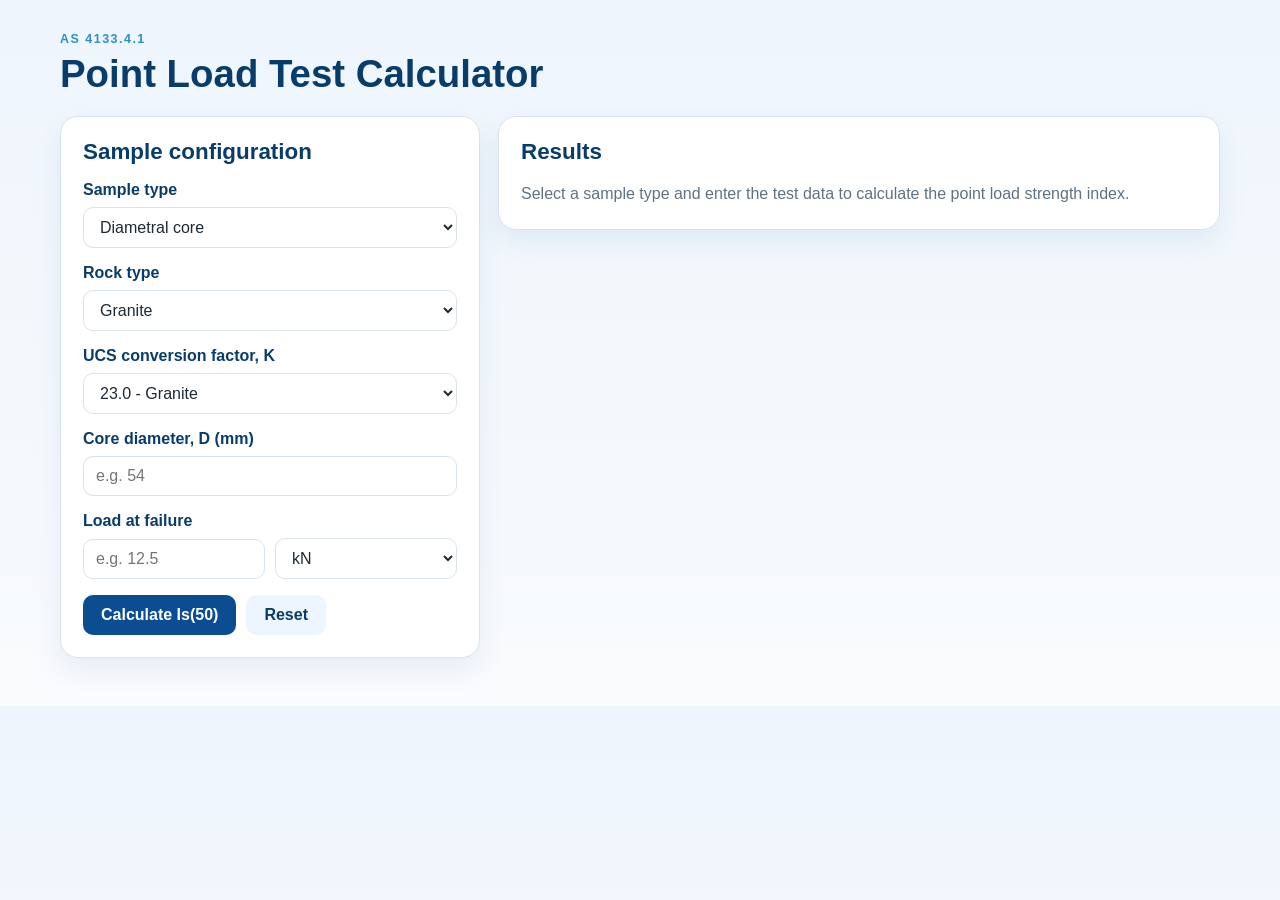
==== index.html @ 63d161a6 "Add point-load calculator and GitHub Pages deployment Co-authored-by: Copilot <223556219+Copilot@use" ====
<!DOCTYPE html>
<html lang="en">
  <head>
    <meta charset="UTF-8" />
    <meta name="viewport" content="width=device-width, initial-scale=1.0" />
    <title>AS 4133.4.1 Point Load Test Calculator</title>
    <link rel="stylesheet" href="style.css" />
  </head>
  <body>
    <div class="page-shell">
      <header class="page-header">
        <div>
          <p class="eyebrow">AS 4133.4.1</p>
          <h1>Point Load Test Calculator</h1>
        </div>
      </header>

      <main class="app-grid">
        <section class="panel input-panel">
          <h2>Sample configuration</h2>

          <div class="field-group">
            <label for="sampleType">Sample type</label>
            <select id="sampleType">
              <option value="diametral">Diametral core</option>
              <option value="axial">Axial core</option>
              <option value="block">Block</option>
              <option value="irregular">Irregular lump</option>
            </select>
          </div>

          <div class="field-group">
            <label for="rockType">Rock type</label>
            <select id="rockType">
              <option value="granite">Granite</option>
              <option value="basalt">Basalt</option>
              <option value="limestone">Limestone</option>
              <option value="sandstone">Sandstone</option>
              <option value="siltstone">Siltstone</option>
              <option value="mudstone">Mudstone / shale</option>
              <option value="schist">Schist / gneiss</option>
              <option value="marble">Marble</option>
            </select>
          </div>

          <div class="field-group">
            <label for="kFactor">UCS conversion factor, K</label>
            <select id="kFactor">
              <option value="23">23.0 - Granite</option>
              <option value="20">20.0 - Basalt</option>
              <option value="14">14.0 - Limestone</option>
              <option value="12">12.0 - Sandstone</option>
              <option value="10">10.0 - Siltstone</option>
              <option value="22.5">22.5 - Mudstone / shale</option>
              <option value="15">15.0 - Schist / gneiss</option>
              <option value="18">18.0 - Marble</option>
            </select>
          </div>

          <div id="dynamicInputs"></div>

          <div class="field-group inline unit-group">
            <label for="loadUnit">Load at failure</label>
            <div class="inline-inputs">
              <input id="peakLoad" type="number" step="0.01" placeholder="e.g. 12.5" />
              <select id="loadUnit">
                <option value="kN">kN</option>
                <option value="N">N</option>
              </select>
            </div>
          </div>

          <div class="button-row">
            <button id="calculateBtn" type="button">Calculate Is(50)</button>
            <button id="resetBtn" type="button" class="secondary">Reset</button>
          </div>
        </section>

        <section class="panel results-panel">
          <h2>Results</h2>
          <div id="results" class="results-empty">
            Select a sample type and enter the test data to calculate the point load strength index.
          </div>
        </section>
      </main>
    </div>

    <script src="script.js"></script>
  </body>
</html>
---- style.css ----
:root {
  --bg: #f3f7fb;
  --panel: #ffffff;
  --panel-alt: #edf5ff;
  --primary: #0a4d91;
  --primary-deep: #083c6a;
  --accent: #2c8fca;
  --text: #1d2a36;
  --muted: #5f7283;
  --border: #d9e3ee;
  --danger: #b42318;
  --success: #0f766e;
  --shadow: 0 12px 28px rgba(10, 77, 145, 0.08);
}

* {
  box-sizing: border-box;
}

body {
  margin: 0;
  font-family: "Segoe UI", Tahoma, sans-serif;
  background: linear-gradient(180deg, #eef5fc 0%, #f9fbfd 100%);
  color: var(--text);
}

.page-shell {
  max-width: 1200px;
  margin: 0 auto;
  padding: 32px 20px 48px;
}

.page-header {
  margin-bottom: 20px;
}

.eyebrow {
  margin: 0 0 6px;
  color: var(--accent);
  font-size: 0.78rem;
  font-weight: 700;
  letter-spacing: 0.12em;
  text-transform: uppercase;
}

h1 {
  margin: 0;
  font-size: clamp(2rem, 3vw, 2.8rem);
  color: var(--primary-deep);
}

h2 {
  margin: 0 0 16px;
  font-size: 1.4rem;
  color: var(--primary-deep);
}

.app-grid {
  display: grid;
  grid-template-columns: minmax(300px, 420px) minmax(0, 1fr);
  gap: 18px;
  align-items: start;
}

.panel {
  background: var(--panel);
  border: 1px solid var(--border);
  border-radius: 18px;
  box-shadow: var(--shadow);
  padding: 22px;
}

.field-group {
  display: flex;
  flex-direction: column;
  gap: 8px;
  margin-bottom: 16px;
}

.inline {
  margin-top: 12px;
}

.inline-inputs {
  display: flex;
  gap: 10px;
  align-items: center;
}

label {
  font-weight: 600;
  color: var(--primary-deep);
}

input,
select,
button {
  font: inherit;
}

input,
select {
  width: 100%;
  border: 1px solid var(--border);
  border-radius: 10px;
  padding: 10px 12px;
  background: #fff;
  color: var(--text);
}

input:focus,
select:focus {
  outline: 2px solid rgba(44, 143, 202, 0.2);
  border-color: var(--accent);
}

button {
  border: none;
  border-radius: 10px;
  padding: 11px 18px;
  font-weight: 700;
  cursor: pointer;
  transition: transform 0.15s ease, opacity 0.15s ease;
}

button:hover {
  transform: translateY(-1px);
}

#calculateBtn {
  background: var(--primary);
  color: #fff;
}

button.secondary {
  background: var(--panel-alt);
  color: var(--primary-deep);
}

.button-row {
  display: flex;
  gap: 10px;
  margin-top: 16px;
}

.results-empty {
  color: var(--muted);
  line-height: 1.6;
}

.result-card {
  display: grid;
  gap: 18px;
}

.summary-grid {
  display: grid;
  grid-template-columns: repeat(auto-fit, minmax(150px, 1fr));
  gap: 12px;
}

.metric {
  background: var(--panel-alt);
  border: 1px solid var(--border);
  border-radius: 12px;
  padding: 12px 14px;
}

.metric .label {
  display: block;
  color: var(--muted);
  font-size: 0.8rem;
  margin-bottom: 6px;
}

.metric strong {
  font-size: 1.16rem;
  color: var(--primary-deep);
}

.formula-box {
  background: #f8fbff;
  border: 1px solid var(--border);
  border-radius: 12px;
  padding: 16px;
  line-height: 1.7;
  color: var(--text);
}

.formula-box h3 {
  margin: 0 0 10px;
  color: var(--primary-deep);
  font-size: 1.05rem;
}

.formula-box .equation {
  font-weight: 700;
  color: var(--primary-deep);
}

.sketch-wrap {
  background: #f7faff;
  border: 1px solid var(--border);
  border-radius: 12px;
  overflow: hidden;
}

.sketch-wrap svg {
  display: block;
  width: 100%;
  height: auto;
  background: linear-gradient(180deg, #f9fcff 0%, #edf5ff 100%);
}

.note {
  margin: 0;
  color: var(--muted);
  font-size: 0.94rem;
  line-height: 1.6;
}

.error {
  padding: 14px 16px;
  background: rgba(180, 35, 24, 0.08);
  border: 1px solid rgba(180, 35, 24, 0.25);
  color: var(--danger);
  border-radius: 12px;
  font-weight: 600;
}

@media (max-width: 820px) {
  .app-grid {
    grid-template-columns: 1fr;
  }

  .page-shell {
    padding-top: 24px;
  }
}
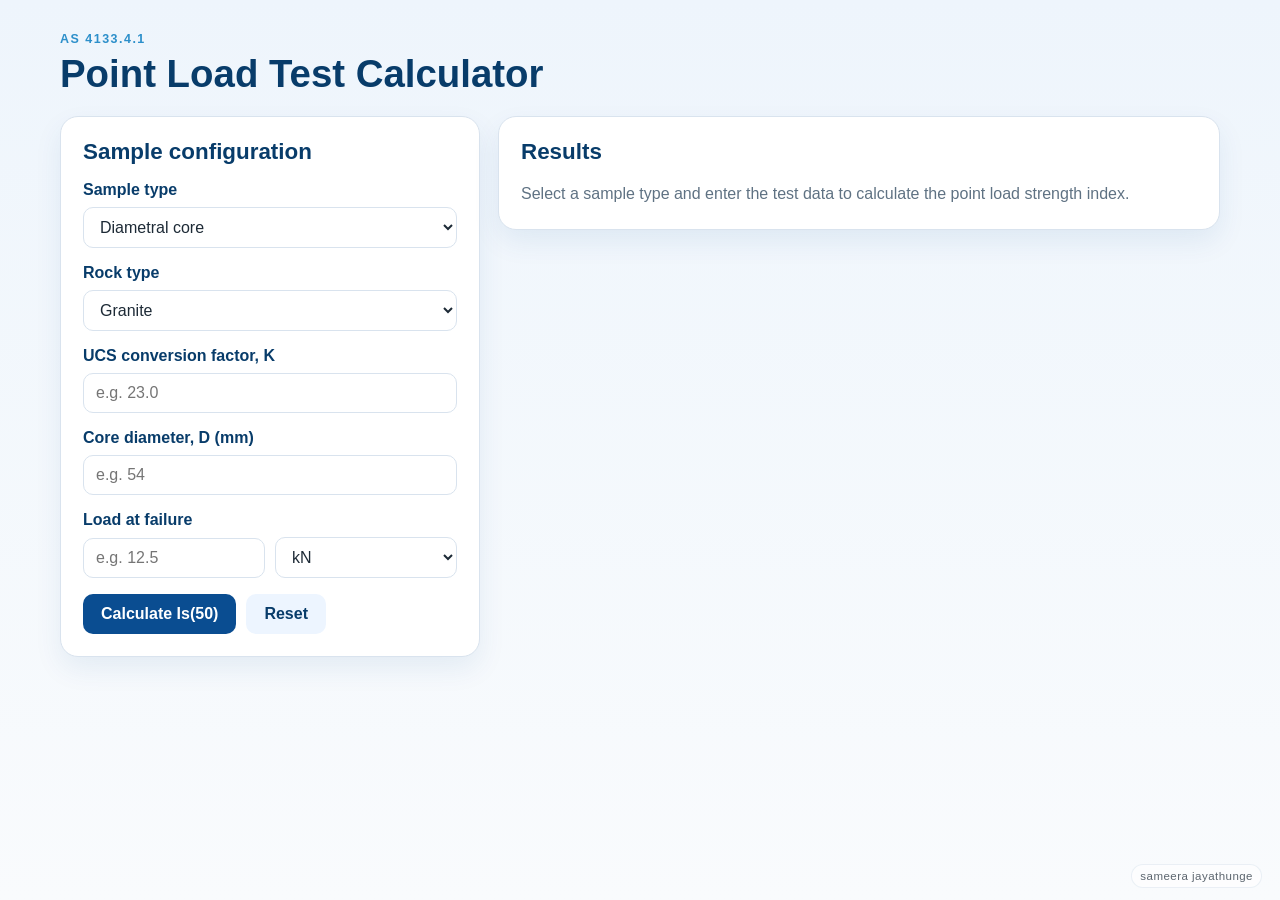
==== commit eae1381a: "Update K input and signature Co-authored-by: Copilot <223556219+Copilot@users.noreply.github.com>" ====
--- a/index.html
+++ b/index.html
@@ -45,16 +45,13 @@
 
           <div class="field-group">
             <label for="kFactor">UCS conversion factor, K</label>
-            <select id="kFactor">
-              <option value="23">23.0 - Granite</option>
-              <option value="20">20.0 - Basalt</option>
-              <option value="14">14.0 - Limestone</option>
-              <option value="12">12.0 - Sandstone</option>
-              <option value="10">10.0 - Siltstone</option>
-              <option value="22.5">22.5 - Mudstone / shale</option>
-              <option value="15">15.0 - Schist / gneiss</option>
-              <option value="18">18.0 - Marble</option>
-            </select>
+            <input
+              id="kFactor"
+              type="number"
+              step="0.1"
+              min="0.1"
+              placeholder="e.g. 23.0"
+            />
           </div>
 
           <div id="dynamicInputs"></div>
@@ -85,6 +82,7 @@
       </main>
     </div>
 
+    <div class="signature">sameera jayathunge</div>
     <script src="script.js"></script>
   </body>
 </html>
--- a/style.css
+++ b/style.css
@@ -22,6 +22,8 @@
   font-family: "Segoe UI", Tahoma, sans-serif;
   background: linear-gradient(180deg, #eef5fc 0%, #f9fbfd 100%);
   color: var(--text);
+  min-height: 100vh;
+  position: relative;
 }
 
 .page-shell {
@@ -228,6 +230,20 @@
   font-weight: 600;
 }
 
+.signature {
+  position: fixed;
+  right: 18px;
+  bottom: 12px;
+  font-size: 0.72rem;
+  letter-spacing: 0.04em;
+  color: rgba(29, 42, 54, 0.72);
+  background: rgba(255, 255, 255, 0.6);
+  padding: 5px 8px;
+  border-radius: 999px;
+  border: 1px solid rgba(13, 77, 145, 0.08);
+  backdrop-filter: blur(2px);
+}
+
 @media (max-width: 820px) {
   .app-grid {
     grid-template-columns: 1fr;
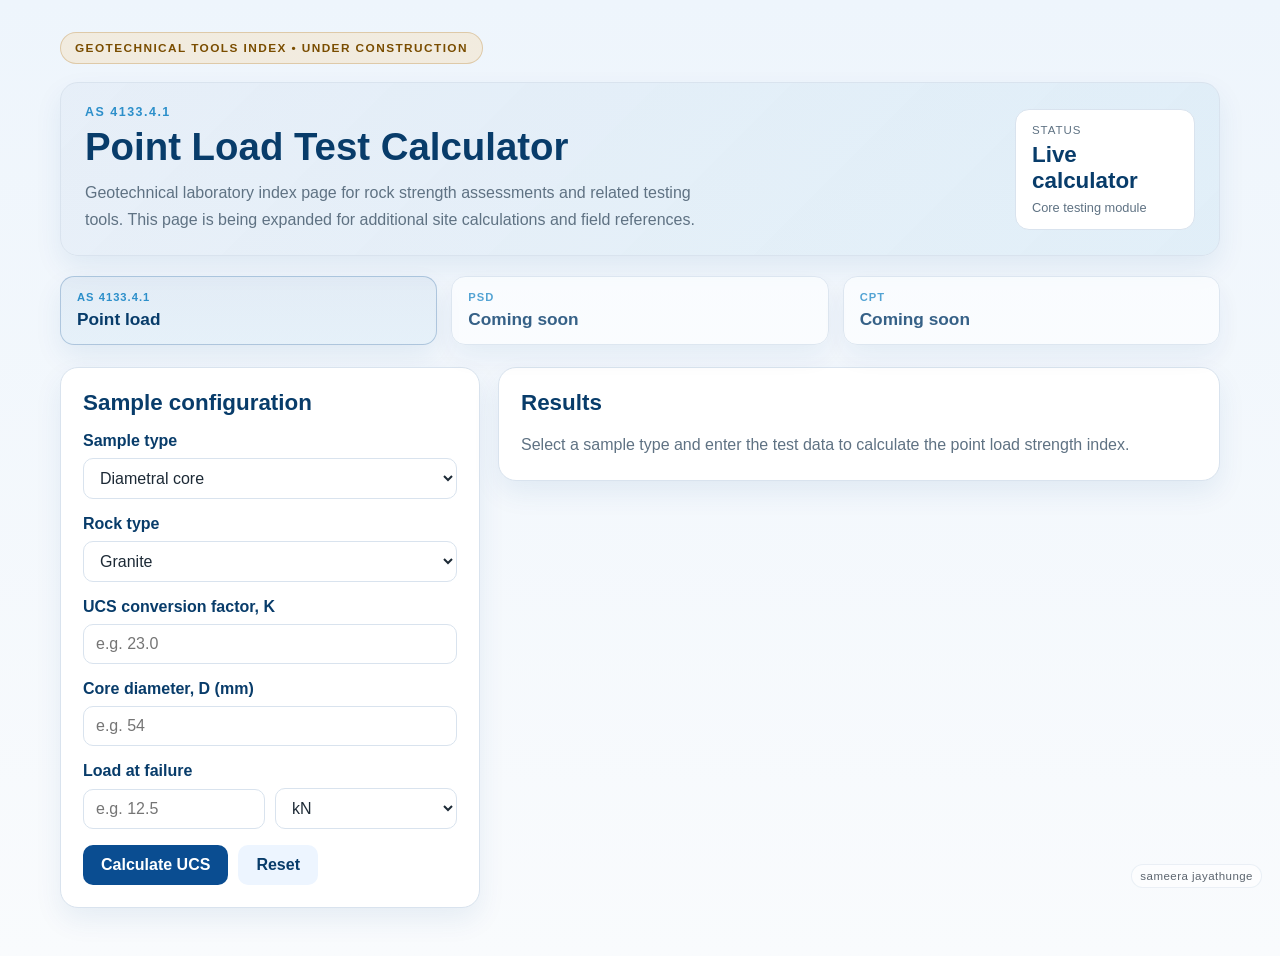
==== commit b3f01496: "Redesign root as geotechnical index Co-authored-by: Copilot <223556219+Copilot@users.noreply.github." ====
--- a/index.html
+++ b/index.html
@@ -8,12 +8,38 @@
   </head>
   <body>
     <div class="page-shell">
-      <header class="page-header">
-        <div>
+      <div class="construction-banner">Geotechnical Tools Index • Under Construction</div>
+
+      <header class="page-header geo-header">
+        <div class="hero-copy">
           <p class="eyebrow">AS 4133.4.1</p>
           <h1>Point Load Test Calculator</h1>
+          <p class="intro-text">
+            Geotechnical laboratory index page for rock strength assessments and related testing tools.
+            This page is being expanded for additional site calculations and field references.
+          </p>
+        </div>
+        <div class="status-card">
+          <span class="status-label">Status</span>
+          <strong>Live calculator</strong>
+          <small>Core testing module</small>
         </div>
       </header>
+
+      <main class="tool-strip">
+        <div class="mini-tool active">
+          <span class="tool-tag">AS 4133.4.1</span>
+          <strong>Point load</strong>
+        </div>
+        <div class="mini-tool">
+          <span class="tool-tag">PSD</span>
+          <strong>Coming soon</strong>
+        </div>
+        <div class="mini-tool">
+          <span class="tool-tag">CPT</span>
+          <strong>Coming soon</strong>
+        </div>
+      </main>
 
       <main class="app-grid">
         <section class="panel input-panel">
@@ -68,7 +94,7 @@
           </div>
 
           <div class="button-row">
-            <button id="calculateBtn" type="button">Calculate Is(50)</button>
+            <button id="calculateBtn" type="button">Calculate UCS</button>
             <button id="resetBtn" type="button" class="secondary">Reset</button>
           </div>
         </section>
--- a/style.css
+++ b/style.css
@@ -32,8 +32,40 @@
   padding: 32px 20px 48px;
 }
 
+.construction-banner {
+  display: inline-flex;
+  align-items: center;
+  justify-content: center;
+  padding: 8px 14px;
+  border-radius: 999px;
+  background: rgba(255, 191, 94, 0.18);
+  border: 1px solid rgba(171, 112, 26, 0.28);
+  color: #7a4d00;
+  font-size: 0.74rem;
+  font-weight: 800;
+  letter-spacing: 0.12em;
+  text-transform: uppercase;
+  margin-bottom: 18px;
+}
+
 .page-header {
   margin-bottom: 20px;
+}
+
+.geo-header {
+  display: grid;
+  grid-template-columns: minmax(0, 1fr) 180px;
+  gap: 18px;
+  align-items: center;
+  background: linear-gradient(135deg, rgba(10, 77, 145, 0.04), rgba(44, 143, 202, 0.08));
+  border: 1px solid var(--border);
+  border-radius: 18px;
+  padding: 22px 24px;
+  box-shadow: var(--shadow);
+}
+
+.hero-copy {
+  max-width: 720px;
 }
 
 .eyebrow {
@@ -49,6 +81,80 @@
   margin: 0;
   font-size: clamp(2rem, 3vw, 2.8rem);
   color: var(--primary-deep);
+}
+
+.intro-text {
+  margin: 10px 0 0;
+  color: var(--muted);
+  line-height: 1.7;
+  max-width: 620px;
+}
+
+.status-card {
+  background: var(--panel);
+  border: 1px solid var(--border);
+  border-radius: 14px;
+  padding: 14px 16px;
+  display: flex;
+  flex-direction: column;
+  gap: 6px;
+  min-height: 100px;
+  justify-content: center;
+}
+
+.status-label {
+  font-size: 0.72rem;
+  letter-spacing: 0.08em;
+  text-transform: uppercase;
+  color: var(--muted);
+}
+
+.status-card strong {
+  font-size: 1.4rem;
+  color: var(--primary-deep);
+}
+
+.status-card small {
+  font-size: 0.8rem;
+  color: var(--muted);
+}
+
+.tool-strip {
+  display: grid;
+  grid-template-columns: repeat(3, minmax(180px, 1fr));
+  gap: 14px;
+  margin: 0 0 22px;
+}
+
+.mini-tool {
+  background: rgba(255, 255, 255, 0.7);
+  border: 1px solid var(--border);
+  border-radius: 14px;
+  padding: 14px 16px;
+  box-shadow: var(--shadow);
+  display: flex;
+  flex-direction: column;
+  gap: 6px;
+  opacity: 0.8;
+}
+
+.mini-tool.active {
+  background: linear-gradient(180deg, rgba(10, 77, 145, 0.06), rgba(44, 143, 202, 0.06));
+  border-color: rgba(10, 77, 145, 0.25);
+  opacity: 1;
+}
+
+.tool-tag {
+  font-size: 0.7rem;
+  font-weight: 800;
+  letter-spacing: 0.09em;
+  color: var(--accent);
+  text-transform: uppercase;
+}
+
+.mini-tool strong {
+  color: var(--primary-deep);
+  font-size: 1.08rem;
 }
 
 h2 {
@@ -245,6 +351,14 @@
 }
 
 @media (max-width: 820px) {
+  .geo-header {
+    grid-template-columns: 1fr;
+  }
+
+  .tool-strip {
+    grid-template-columns: 1fr;
+  }
+
   .app-grid {
     grid-template-columns: 1fr;
   }
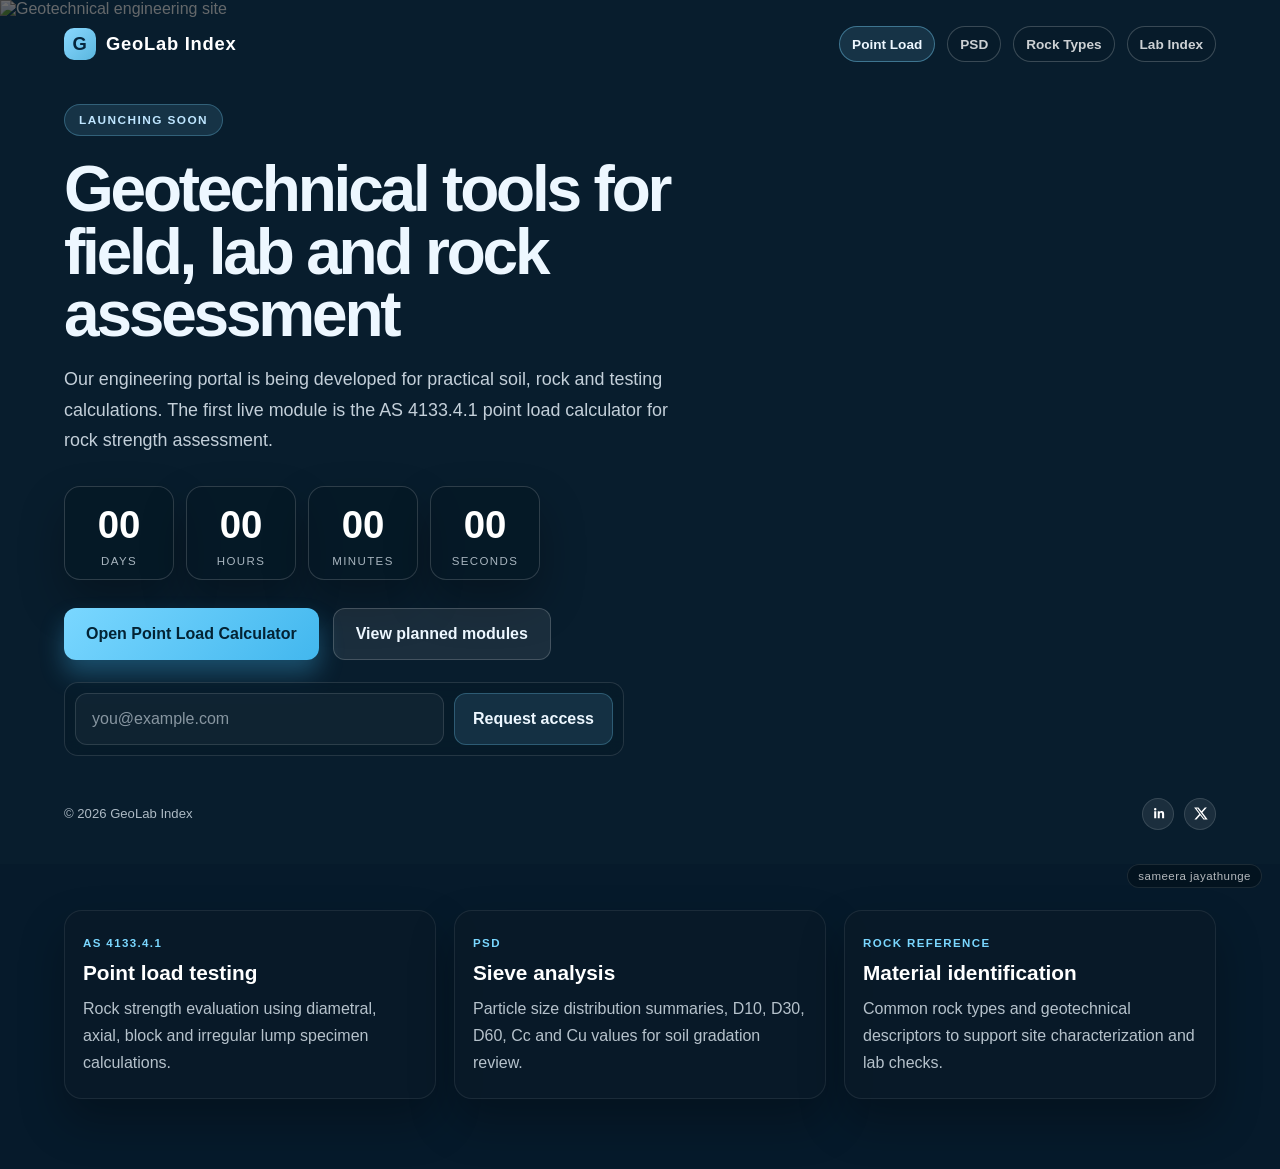
==== commit 6ef9eb0e: "Redesign root geotechnical landing page Co-authored-by: Copilot <223556219+Copilot@users.noreply.git" ====
--- a/index.html
+++ b/index.html
@@ -3,112 +3,132 @@
   <head>
     <meta charset="UTF-8" />
     <meta name="viewport" content="width=device-width, initial-scale=1.0" />
-    <title>AS 4133.4.1 Point Load Test Calculator</title>
+    <title>Geotechnical Engineering Tools</title>
+    <meta
+      name="description"
+      content="Geotechnical engineering tools and calculators for point load tests, soil grading, and rock classification."
+    />
     <link rel="stylesheet" href="style.css" />
   </head>
-  <body>
-    <div class="page-shell">
-      <div class="construction-banner">Geotechnical Tools Index • Under Construction</div>
+  <body class="landing-page">
+    <div class="screen screen-photo">
+      <img
+        class="backdrop"
+        src="https://images.unsplash.com/photo-1504307651254-35680f356dfd?auto=format&fit=crop&w=1800&q=80"
+        alt="Geotechnical engineering site"
+      />
 
-      <header class="page-header geo-header">
-        <div class="hero-copy">
-          <p class="eyebrow">AS 4133.4.1</p>
-          <h1>Point Load Test Calculator</h1>
-          <p class="intro-text">
-            Geotechnical laboratory index page for rock strength assessments and related testing tools.
-            This page is being expanded for additional site calculations and field references.
-          </p>
-        </div>
-        <div class="status-card">
-          <span class="status-label">Status</span>
-          <strong>Live calculator</strong>
-          <small>Core testing module</small>
-        </div>
+      <header class="screen-head">
+        <a class="wordmark" href="/">
+          <span class="wordmark-mark" aria-hidden="true">G</span>
+          GeoLab Index
+        </a>
+
+        <nav class="variant-switch" aria-label="Main navigation">
+          <a class="active" href="/point-load-test-calculator/">Point Load</a>
+          <a href="#features">PSD</a>
+          <a href="#features">Rock Types</a>
+          <a href="#features">Lab Index</a>
+        </nav>
       </header>
 
-      <main class="tool-strip">
-        <div class="mini-tool active">
-          <span class="tool-tag">AS 4133.4.1</span>
-          <strong>Point load</strong>
-        </div>
-        <div class="mini-tool">
-          <span class="tool-tag">PSD</span>
-          <strong>Coming soon</strong>
-        </div>
-        <div class="mini-tool">
-          <span class="tool-tag">CPT</span>
-          <strong>Coming soon</strong>
+      <main class="screen-body">
+        <div class="hero-copy">
+          <span class="badge badge-subtle">Launching soon</span>
+          <h1>Geotechnical tools for field, lab and rock assessment</h1>
+          <p>
+            Our engineering portal is being developed for practical soil, rock and testing calculations.
+            The first live module is the AS 4133.4.1 point load calculator for rock strength assessment.
+          </p>
+
+          <div class="countdown" role="timer" aria-live="off" data-countdown="2026-10-01T09:00:00Z">
+            <div class="count-cell">
+              <span class="count-value" id="cdD">--</span>
+              <span class="count-label">Days</span>
+            </div>
+            <div class="count-cell">
+              <span class="count-value" id="cdH">--</span>
+              <span class="count-label">Hours</span>
+            </div>
+            <div class="count-cell">
+              <span class="count-value" id="cdM">--</span>
+              <span class="count-label">Minutes</span>
+            </div>
+            <div class="count-cell">
+              <span class="count-value" id="cdS">--</span>
+              <span class="count-label">Seconds</span>
+            </div>
+          </div>
+
+          <div class="cta-row">
+            <a class="btn btn-primary" href="/point-load-test-calculator/">Open Point Load Calculator</a>
+            <a class="btn btn-secondary" href="#features">View planned modules</a>
+          </div>
+
+          <form class="notify" action="#" method="get">
+            <label class="visually-hidden" for="notifyEmail">Email address</label>
+            <input id="notifyEmail" type="email" placeholder="you@example.com" />
+            <button type="submit">Request access</button>
+          </form>
         </div>
       </main>
 
-      <main class="app-grid">
-        <section class="panel input-panel">
-          <h2>Sample configuration</h2>
-
-          <div class="field-group">
-            <label for="sampleType">Sample type</label>
-            <select id="sampleType">
-              <option value="diametral">Diametral core</option>
-              <option value="axial">Axial core</option>
-              <option value="block">Block</option>
-              <option value="irregular">Irregular lump</option>
-            </select>
-          </div>
-
-          <div class="field-group">
-            <label for="rockType">Rock type</label>
-            <select id="rockType">
-              <option value="granite">Granite</option>
-              <option value="basalt">Basalt</option>
-              <option value="limestone">Limestone</option>
-              <option value="sandstone">Sandstone</option>
-              <option value="siltstone">Siltstone</option>
-              <option value="mudstone">Mudstone / shale</option>
-              <option value="schist">Schist / gneiss</option>
-              <option value="marble">Marble</option>
-            </select>
-          </div>
-
-          <div class="field-group">
-            <label for="kFactor">UCS conversion factor, K</label>
-            <input
-              id="kFactor"
-              type="number"
-              step="0.1"
-              min="0.1"
-              placeholder="e.g. 23.0"
-            />
-          </div>
-
-          <div id="dynamicInputs"></div>
-
-          <div class="field-group inline unit-group">
-            <label for="loadUnit">Load at failure</label>
-            <div class="inline-inputs">
-              <input id="peakLoad" type="number" step="0.01" placeholder="e.g. 12.5" />
-              <select id="loadUnit">
-                <option value="kN">kN</option>
-                <option value="N">N</option>
-              </select>
-            </div>
-          </div>
-
-          <div class="button-row">
-            <button id="calculateBtn" type="button">Calculate UCS</button>
-            <button id="resetBtn" type="button" class="secondary">Reset</button>
-          </div>
-        </section>
-
-        <section class="panel results-panel">
-          <h2>Results</h2>
-          <div id="results" class="results-empty">
-            Select a sample type and enter the test data to calculate the point load strength index.
-          </div>
-        </section>
-      </main>
+      <footer class="screen-foot">
+        <p>&copy; <span data-year></span> GeoLab Index</p>
+        <span class="social" aria-label="Social links">
+          <a href="#" aria-label="LinkedIn">
+            <svg viewBox="0 0 16 16" aria-hidden="true"><path d="M3.4 5.5h2.2V13H3.4zm1.1-3.3a1.3 1.3 0 1 1 0 2.6 1.3 1.3 0 0 1 0-2.6zM7.2 5.5h2.1v1c.3-.6 1.1-1.2 2.2-1.2 2 0 2.5 1.3 2.5 3.1V13h-2.2V8.9c0-1-.2-1.7-1.2-1.7s-1.3.7-1.3 1.6V13H7.2z"/></svg>
+          </a>
+          <a href="#" aria-label="X">
+            <svg viewBox="0 0 16 16" aria-hidden="true"><path d="M12.6 1.5h2.2l-4.8 5.5 5.7 7.5h-4.5l-3.5-4.6-4 4.6H1.5l5.2-5.9L1.2 1.5h4.6l3.2 4.2zm-.8 11.7h1.2L4.9 2.7H3.6z"/></svg>
+          </a>
+        </span>
+      </footer>
     </div>
 
+    <section class="feature-strip" id="features">
+      <article class="feature-card">
+        <span class="feature-kicker">AS 4133.4.1</span>
+        <h2>Point load testing</h2>
+        <p>Rock strength evaluation using diametral, axial, block and irregular lump specimen calculations.</p>
+      </article>
+      <article class="feature-card">
+        <span class="feature-kicker">PSD</span>
+        <h2>Sieve analysis</h2>
+        <p>Particle size distribution summaries, D10, D30, D60, Cc and Cu values for soil gradation review.</p>
+      </article>
+      <article class="feature-card">
+        <span class="feature-kicker">Rock reference</span>
+        <h2>Material identification</h2>
+        <p>Common rock types and geotechnical descriptors to support site characterization and lab checks.</p>
+      </article>
+    </section>
+
+    <script>
+      const countdown = document.querySelector('[data-countdown]');
+      if (countdown) {
+        const target = new Date(countdown.dataset.countdown).getTime();
+        const updateCountdown = () => {
+          const now = Date.now();
+          const distance = Math.max(target - now, 0);
+          const days = Math.floor(distance / (1000 * 60 * 60 * 24));
+          const hours = Math.floor((distance / (1000 * 60 * 60)) % 24);
+          const minutes = Math.floor((distance / (1000 * 60)) % 60);
+          const seconds = Math.floor((distance / 1000) % 60);
+
+          document.getElementById('cdD').textContent = String(days).padStart(2, '0');
+          document.getElementById('cdH').textContent = String(hours).padStart(2, '0');
+          document.getElementById('cdM').textContent = String(minutes).padStart(2, '0');
+          document.getElementById('cdS').textContent = String(seconds).padStart(2, '0');
+        };
+        updateCountdown();
+        setInterval(updateCountdown, 1000);
+      }
+
+      const yearNode = document.querySelector('[data-year]');
+      if (yearNode) yearNode.textContent = new Date().getFullYear();
+    </script>
+
     <div class="signature">sameera jayathunge</div>
-    <script src="script.js"></script>
   </body>
 </html>
--- a/style.css
+++ b/style.css
@@ -1,339 +1,370 @@
 :root {
-  --bg: #f3f7fb;
-  --panel: #ffffff;
-  --panel-alt: #edf5ff;
-  --primary: #0a4d91;
-  --primary-deep: #083c6a;
-  --accent: #2c8fca;
-  --text: #1d2a36;
-  --muted: #5f7283;
-  --border: #d9e3ee;
-  --danger: #b42318;
-  --success: #0f766e;
-  --shadow: 0 12px 28px rgba(10, 77, 145, 0.08);
+  --bg: #061a2b;
+  --panel: rgba(11, 35, 52, 0.76);
+  --panel-alt: rgba(255, 255, 255, 0.08);
+  --primary: #7ad7ff;
+  --primary-strong: #42b7ee;
+  --secondary: #d4ecff;
+  --accent: #bfe6ff;
+  --text: #edf7ff;
+  --muted: rgba(237, 247, 255, 0.76);
+  --border: rgba(255, 255, 255, 0.18);
+  --shadow: 0 22px 45px rgba(0, 0, 0, 0.28);
 }
 
 * {
   box-sizing: border-box;
+}
+
+html {
+  scroll-behavior: smooth;
 }
 
 body {
   margin: 0;
   font-family: "Segoe UI", Tahoma, sans-serif;
-  background: linear-gradient(180deg, #eef5fc 0%, #f9fbfd 100%);
+  background: var(--bg);
   color: var(--text);
   min-height: 100vh;
+}
+
+img {
+  max-width: 100%;
+  display: block;
+}
+
+button,
+input {
+  font: inherit;
+}
+
+a {
+  color: inherit;
+  text-decoration: none;
+}
+
+.landing-page {
+  min-height: 100vh;
+}
+
+.screen {
   position: relative;
-}
-
-.page-shell {
+  min-height: 780px;
+  overflow: hidden;
+  background: #081d2d;
+}
+
+.backdrop {
+  position: absolute;
+  inset: 0;
+  width: 100%;
+  height: 100%;
+  object-fit: cover;
+  filter: saturate(0.75) brightness(0.42);
+}
+
+.screen-head,
+.screen-body,
+.screen-foot {
+  position: relative;
+  z-index: 1;
   max-width: 1200px;
   margin: 0 auto;
-  padding: 32px 20px 48px;
-}
-
-.construction-banner {
+  padding-left: 24px;
+  padding-right: 24px;
+}
+
+.screen-head {
+  display: flex;
+  align-items: center;
+  justify-content: space-between;
+  padding-top: 26px;
+  padding-bottom: 18px;
+}
+
+.wordmark {
+  display: inline-flex;
+  align-items: center;
+  gap: 10px;
+  font-size: 1.15rem;
+  font-weight: 800;
+  letter-spacing: 0.04em;
+  color: #fff;
+}
+
+.wordmark-mark {
+  display: inline-flex;
+  align-items: center;
+  justify-content: center;
+  width: 32px;
+  height: 32px;
+  border-radius: 10px;
+  background: linear-gradient(135deg, #8ad8ff, #5ab6de);
+  color: #06263d;
+  font-weight: 900;
+}
+
+.variant-switch {
+  display: flex;
+  align-items: center;
+  gap: 12px;
+  flex-wrap: wrap;
+}
+
+.variant-switch a {
+  display: inline-flex;
+  align-items: center;
+  justify-content: center;
+  min-height: 36px;
+  padding: 6px 12px;
+  border-radius: 999px;
+  border: 1px solid rgba(255, 255, 255, 0.2);
+  background: rgba(10, 26, 39, 0.28);
+  color: rgba(255, 255, 255, 0.8);
+  font-size: 0.85rem;
+  font-weight: 600;
+}
+
+.variant-switch a.active {
+  background: rgba(122, 215, 255, 0.12);
+  border-color: rgba(122, 215, 255, 0.4);
+  color: var(--text);
+}
+
+.screen-body {
+  display: flex;
+  align-items: center;
+  min-height: 600px;
+}
+
+.hero-copy {
+  max-width: 760px;
+  width: 100%;
+  padding-top: 24px;
+  padding-bottom: 32px;
+}
+
+.badge {
   display: inline-flex;
   align-items: center;
   justify-content: center;
   padding: 8px 14px;
   border-radius: 999px;
-  background: rgba(255, 191, 94, 0.18);
-  border: 1px solid rgba(171, 112, 26, 0.28);
-  color: #7a4d00;
+  background: rgba(122, 215, 255, 0.12);
+  border: 1px solid rgba(122, 215, 255, 0.28);
+  color: var(--accent);
   font-size: 0.74rem;
   font-weight: 800;
   letter-spacing: 0.12em;
   text-transform: uppercase;
-  margin-bottom: 18px;
-}
-
-.page-header {
-  margin-bottom: 20px;
-}
-
-.geo-header {
-  display: grid;
-  grid-template-columns: minmax(0, 1fr) 180px;
-  gap: 18px;
-  align-items: center;
-  background: linear-gradient(135deg, rgba(10, 77, 145, 0.04), rgba(44, 143, 202, 0.08));
-  border: 1px solid var(--border);
-  border-radius: 18px;
-  padding: 22px 24px;
+}
+
+.hero-copy h1 {
+  margin: 22px 0 18px;
+  font-size: clamp(2.6rem, 5vw, 5rem);
+  line-height: 0.98;
+  letter-spacing: -0.05em;
+  max-width: 700px;
+}
+
+.hero-copy p {
+  margin: 0;
+  max-width: 640px;
+  color: rgba(237, 247, 255, 0.82);
+  font-size: 1.12rem;
+  line-height: 1.7;
+}
+
+.countdown {
+  display: flex;
+  flex-wrap: wrap;
+  gap: 12px;
+  margin: 30px 0 28px;
+}
+
+.count-cell {
+  min-width: 110px;
+  padding: 16px 12px 12px;
+  border-radius: 16px;
+  background: rgba(5, 19, 29, 0.38);
+  border: 1px solid rgba(255, 255, 255, 0.16);
   box-shadow: var(--shadow);
-}
-
-.hero-copy {
-  max-width: 720px;
-}
-
-.eyebrow {
-  margin: 0 0 6px;
-  color: var(--accent);
-  font-size: 0.78rem;
-  font-weight: 700;
+  text-align: center;
+}
+
+.count-value {
+  display: block;
+  font-size: clamp(1.8rem, 3vw, 2.6rem);
+  font-weight: 800;
+  color: #fff;
+}
+
+.count-label {
+  display: block;
+  margin-top: 8px;
+  font-size: 0.72rem;
   letter-spacing: 0.12em;
   text-transform: uppercase;
-}
-
-h1 {
+  color: rgba(237, 247, 255, 0.7);
+}
+
+.cta-row {
+  display: flex;
+  flex-wrap: wrap;
+  gap: 14px;
+  margin-bottom: 22px;
+}
+
+.btn {
+  display: inline-flex;
+  align-items: center;
+  justify-content: center;
+  min-height: 52px;
+  padding: 0 22px;
+  border-radius: 12px;
+  font-weight: 700;
+  transition: transform 0.2s ease, opacity 0.2s ease;
+}
+
+.btn:hover {
+  transform: translateY(-1px);
+}
+
+.btn-primary {
+  background: linear-gradient(135deg, var(--primary), var(--primary-strong));
+  color: #032334;
+  box-shadow: 0 14px 24px rgba(66, 183, 238, 0.32);
+}
+
+.btn-secondary {
+  background: rgba(255, 255, 255, 0.08);
+  border: 1px solid rgba(255, 255, 255, 0.18);
+  color: var(--text);
+}
+
+.notify {
+  display: flex;
+  max-width: 560px;
+  gap: 10px;
+  background: rgba(7, 25, 38, 0.38);
+  border: 1px solid rgba(255, 255, 255, 0.12);
+  border-radius: 14px;
+  padding: 10px;
+  backdrop-filter: blur(8px);
+}
+
+.notify input {
+  flex: 1;
+  min-height: 52px;
+  border: 1px solid rgba(255, 255, 255, 0.12);
+  background: rgba(255, 255, 255, 0.04);
+  color: var(--text);
+  border-radius: 12px;
+  padding: 0 16px;
+}
+
+.notify input::placeholder {
+  color: rgba(237, 247, 255, 0.54);
+}
+
+.notify button {
+  min-height: 52px;
+  border-radius: 12px;
+  background: rgba(122, 215, 255, 0.12);
+  border: 1px solid rgba(122, 215, 255, 0.26);
+  color: var(--text);
+  padding: 0 18px;
+  font-weight: 700;
+}
+
+.visually-hidden {
+  position: absolute;
+  width: 1px;
+  height: 1px;
+  padding: 0;
+  margin: -1px;
+  overflow: hidden;
+  clip: rect(0, 0, 0, 0);
+  white-space: nowrap;
+  border: 0;
+}
+
+.screen-foot {
+  display: flex;
+  align-items: center;
+  justify-content: space-between;
+  gap: 12px;
+  padding-top: 10px;
+  padding-bottom: 34px;
+  color: rgba(237, 247, 255, 0.72);
+  font-size: 0.82rem;
+}
+
+.screen-foot p {
   margin: 0;
-  font-size: clamp(2rem, 3vw, 2.8rem);
-  color: var(--primary-deep);
-}
-
-.intro-text {
-  margin: 10px 0 0;
-  color: var(--muted);
+}
+
+.social {
+  display: inline-flex;
+  align-items: center;
+  gap: 10px;
+}
+
+.social a {
+  display: inline-flex;
+  align-items: center;
+  justify-content: center;
+  width: 32px;
+  height: 32px;
+  border-radius: 50%;
+  background: rgba(255, 255, 255, 0.08);
+  border: 1px solid rgba(255, 255, 255, 0.12);
+}
+
+.social svg {
+  width: 15px;
+  height: 15px;
+  fill: currentColor;
+  color: #fff;
+}
+
+.feature-strip {
+  max-width: 1200px;
+  margin: 0 auto;
+  padding: 46px 24px 70px;
+  display: grid;
+  grid-template-columns: repeat(3, minmax(200px, 1fr));
+  gap: 18px;
+}
+
+.feature-card {
+  background: rgba(10, 26, 39, 0.72);
+  border: 1px solid rgba(255, 255, 255, 0.08);
+  border-radius: 18px;
+  padding: 22px 18px;
+  box-shadow: var(--shadow);
+}
+
+.feature-kicker {
+  display: inline-block;
+  color: var(--primary);
+  font-size: 0.72rem;
+  font-weight: 800;
+  letter-spacing: 0.12em;
+  text-transform: uppercase;
+  margin-bottom: 12px;
+}
+
+.feature-card h2 {
+  margin: 0 0 10px;
+  font-size: 1.3rem;
+  color: #fff;
+}
+
+.feature-card p {
+  margin: 0;
+  color: rgba(237, 247, 255, 0.76);
   line-height: 1.7;
-  max-width: 620px;
-}
-
-.status-card {
-  background: var(--panel);
-  border: 1px solid var(--border);
-  border-radius: 14px;
-  padding: 14px 16px;
-  display: flex;
-  flex-direction: column;
-  gap: 6px;
-  min-height: 100px;
-  justify-content: center;
-}
-
-.status-label {
-  font-size: 0.72rem;
-  letter-spacing: 0.08em;
-  text-transform: uppercase;
-  color: var(--muted);
-}
-
-.status-card strong {
-  font-size: 1.4rem;
-  color: var(--primary-deep);
-}
-
-.status-card small {
-  font-size: 0.8rem;
-  color: var(--muted);
-}
-
-.tool-strip {
-  display: grid;
-  grid-template-columns: repeat(3, minmax(180px, 1fr));
-  gap: 14px;
-  margin: 0 0 22px;
-}
-
-.mini-tool {
-  background: rgba(255, 255, 255, 0.7);
-  border: 1px solid var(--border);
-  border-radius: 14px;
-  padding: 14px 16px;
-  box-shadow: var(--shadow);
-  display: flex;
-  flex-direction: column;
-  gap: 6px;
-  opacity: 0.8;
-}
-
-.mini-tool.active {
-  background: linear-gradient(180deg, rgba(10, 77, 145, 0.06), rgba(44, 143, 202, 0.06));
-  border-color: rgba(10, 77, 145, 0.25);
-  opacity: 1;
-}
-
-.tool-tag {
-  font-size: 0.7rem;
-  font-weight: 800;
-  letter-spacing: 0.09em;
-  color: var(--accent);
-  text-transform: uppercase;
-}
-
-.mini-tool strong {
-  color: var(--primary-deep);
-  font-size: 1.08rem;
-}
-
-h2 {
-  margin: 0 0 16px;
-  font-size: 1.4rem;
-  color: var(--primary-deep);
-}
-
-.app-grid {
-  display: grid;
-  grid-template-columns: minmax(300px, 420px) minmax(0, 1fr);
-  gap: 18px;
-  align-items: start;
-}
-
-.panel {
-  background: var(--panel);
-  border: 1px solid var(--border);
-  border-radius: 18px;
-  box-shadow: var(--shadow);
-  padding: 22px;
-}
-
-.field-group {
-  display: flex;
-  flex-direction: column;
-  gap: 8px;
-  margin-bottom: 16px;
-}
-
-.inline {
-  margin-top: 12px;
-}
-
-.inline-inputs {
-  display: flex;
-  gap: 10px;
-  align-items: center;
-}
-
-label {
-  font-weight: 600;
-  color: var(--primary-deep);
-}
-
-input,
-select,
-button {
-  font: inherit;
-}
-
-input,
-select {
-  width: 100%;
-  border: 1px solid var(--border);
-  border-radius: 10px;
-  padding: 10px 12px;
-  background: #fff;
-  color: var(--text);
-}
-
-input:focus,
-select:focus {
-  outline: 2px solid rgba(44, 143, 202, 0.2);
-  border-color: var(--accent);
-}
-
-button {
-  border: none;
-  border-radius: 10px;
-  padding: 11px 18px;
-  font-weight: 700;
-  cursor: pointer;
-  transition: transform 0.15s ease, opacity 0.15s ease;
-}
-
-button:hover {
-  transform: translateY(-1px);
-}
-
-#calculateBtn {
-  background: var(--primary);
-  color: #fff;
-}
-
-button.secondary {
-  background: var(--panel-alt);
-  color: var(--primary-deep);
-}
-
-.button-row {
-  display: flex;
-  gap: 10px;
-  margin-top: 16px;
-}
-
-.results-empty {
-  color: var(--muted);
-  line-height: 1.6;
-}
-
-.result-card {
-  display: grid;
-  gap: 18px;
-}
-
-.summary-grid {
-  display: grid;
-  grid-template-columns: repeat(auto-fit, minmax(150px, 1fr));
-  gap: 12px;
-}
-
-.metric {
-  background: var(--panel-alt);
-  border: 1px solid var(--border);
-  border-radius: 12px;
-  padding: 12px 14px;
-}
-
-.metric .label {
-  display: block;
-  color: var(--muted);
-  font-size: 0.8rem;
-  margin-bottom: 6px;
-}
-
-.metric strong {
-  font-size: 1.16rem;
-  color: var(--primary-deep);
-}
-
-.formula-box {
-  background: #f8fbff;
-  border: 1px solid var(--border);
-  border-radius: 12px;
-  padding: 16px;
-  line-height: 1.7;
-  color: var(--text);
-}
-
-.formula-box h3 {
-  margin: 0 0 10px;
-  color: var(--primary-deep);
-  font-size: 1.05rem;
-}
-
-.formula-box .equation {
-  font-weight: 700;
-  color: var(--primary-deep);
-}
-
-.sketch-wrap {
-  background: #f7faff;
-  border: 1px solid var(--border);
-  border-radius: 12px;
-  overflow: hidden;
-}
-
-.sketch-wrap svg {
-  display: block;
-  width: 100%;
-  height: auto;
-  background: linear-gradient(180deg, #f9fcff 0%, #edf5ff 100%);
-}
-
-.note {
-  margin: 0;
-  color: var(--muted);
-  font-size: 0.94rem;
-  line-height: 1.6;
-}
-
-.error {
-  padding: 14px 16px;
-  background: rgba(180, 35, 24, 0.08);
-  border: 1px solid rgba(180, 35, 24, 0.25);
-  color: var(--danger);
-  border-radius: 12px;
-  font-weight: 600;
 }
 
 .signature {
@@ -342,28 +373,51 @@
   bottom: 12px;
   font-size: 0.72rem;
   letter-spacing: 0.04em;
-  color: rgba(29, 42, 54, 0.72);
-  background: rgba(255, 255, 255, 0.6);
-  padding: 5px 8px;
+  color: rgba(255, 255, 255, 0.7);
+  background: rgba(2, 10, 17, 0.4);
+  padding: 5px 10px;
   border-radius: 999px;
-  border: 1px solid rgba(13, 77, 145, 0.08);
-  backdrop-filter: blur(2px);
+  border: 1px solid rgba(255, 255, 255, 0.1);
+  backdrop-filter: blur(4px);
 }
 
 @media (max-width: 820px) {
-  .geo-header {
+  .screen-head,
+  .screen-body,
+  .screen-foot,
+  .feature-strip {
+    padding-left: 18px;
+    padding-right: 18px;
+  }
+
+  .screen-head {
+    flex-direction: column;
+    align-items: flex-start;
+    gap: 12px;
+  }
+
+  .variant-switch {
+    width: 100%;
+  }
+
+  .countdown {
+    gap: 10px;
+  }
+
+  .count-cell {
+    min-width: 82px;
+  }
+
+  .notify {
+    flex-direction: column;
+  }
+
+  .screen-foot {
+    flex-direction: column;
+    align-items: flex-start;
+  }
+
+  .feature-strip {
     grid-template-columns: 1fr;
   }
-
-  .tool-strip {
-    grid-template-columns: 1fr;
-  }
-
-  .app-grid {
-    grid-template-columns: 1fr;
-  }
-
-  .page-shell {
-    padding-top: 24px;
-  }
-}
+}
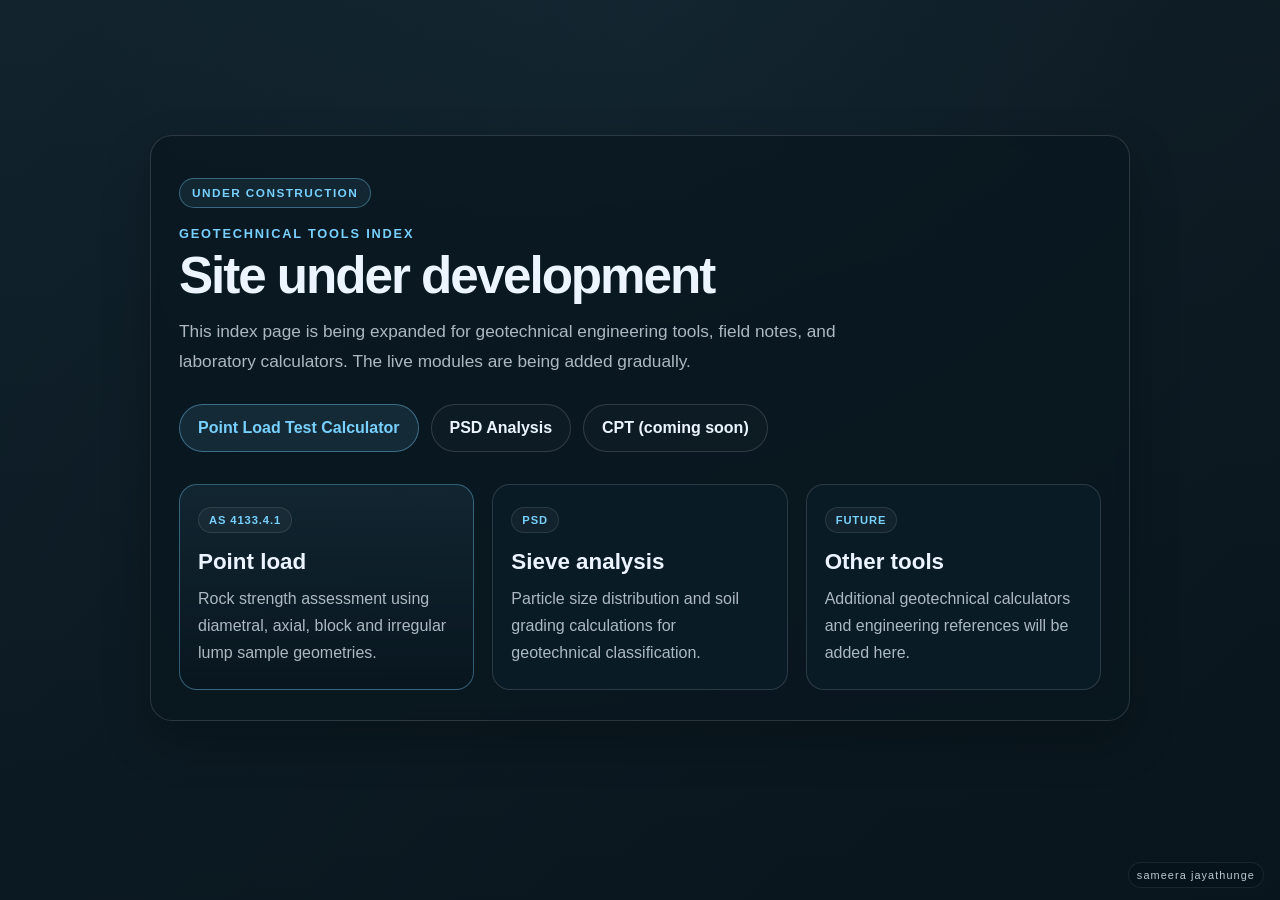
==== commit 7bfdd323: "Simplify root landing page to under construction index Co-authored-by: Copilot <223556219+Copilot@us" ====
--- a/index.html
+++ b/index.html
@@ -3,131 +3,52 @@
   <head>
     <meta charset="UTF-8" />
     <meta name="viewport" content="width=device-width, initial-scale=1.0" />
-    <title>Geotechnical Engineering Tools</title>
+    <title>Geotechnical Tools Index • Under Construction</title>
     <meta
       name="description"
-      content="Geotechnical engineering tools and calculators for point load tests, soil grading, and rock classification."
+      content="Geotechnical Tools Index under construction with live calculators for soil and rock testing."
     />
     <link rel="stylesheet" href="style.css" />
   </head>
-  <body class="landing-page">
-    <div class="screen screen-photo">
-      <img
-        class="backdrop"
-        src="https://images.unsplash.com/photo-1504307651254-35680f356dfd?auto=format&fit=crop&w=1800&q=80"
-        alt="Geotechnical engineering site"
-      />
+  <body class="construction-page">
+    <div class="construction-shell">
+      <div class="construction-badge">Under construction</div>
 
-      <header class="screen-head">
-        <a class="wordmark" href="/">
-          <span class="wordmark-mark" aria-hidden="true">G</span>
-          GeoLab Index
-        </a>
-
-        <nav class="variant-switch" aria-label="Main navigation">
-          <a class="active" href="/point-load-test-calculator/">Point Load</a>
-          <a href="#features">PSD</a>
-          <a href="#features">Rock Types</a>
-          <a href="#features">Lab Index</a>
-        </nav>
+      <header class="hero">
+        <p class="eyebrow">Geotechnical Tools Index</p>
+        <h1>Site under development</h1>
+        <p class="intro">
+          This index page is being expanded for geotechnical engineering tools, field notes,
+          and laboratory calculators. The live modules are being added gradually.
+        </p>
       </header>
 
-      <main class="screen-body">
-        <div class="hero-copy">
-          <span class="badge badge-subtle">Launching soon</span>
-          <h1>Geotechnical tools for field, lab and rock assessment</h1>
-          <p>
-            Our engineering portal is being developed for practical soil, rock and testing calculations.
-            The first live module is the AS 4133.4.1 point load calculator for rock strength assessment.
-          </p>
+      <nav class="tool-nav" aria-label="Geotechnical tools">
+        <a class="tool-link active" href="/point-load-test-calculator/">Point Load Test Calculator</a>
+        <a class="tool-link" href="/PSD/">PSD Analysis</a>
+        <a class="tool-link" href="#">CPT (coming soon)</a>
+      </nav>
 
-          <div class="countdown" role="timer" aria-live="off" data-countdown="2026-10-01T09:00:00Z">
-            <div class="count-cell">
-              <span class="count-value" id="cdD">--</span>
-              <span class="count-label">Days</span>
-            </div>
-            <div class="count-cell">
-              <span class="count-value" id="cdH">--</span>
-              <span class="count-label">Hours</span>
-            </div>
-            <div class="count-cell">
-              <span class="count-value" id="cdM">--</span>
-              <span class="count-label">Minutes</span>
-            </div>
-            <div class="count-cell">
-              <span class="count-value" id="cdS">--</span>
-              <span class="count-label">Seconds</span>
-            </div>
-          </div>
+      <section class="module-grid" aria-label="Available modules">
+        <article class="module-card active">
+          <span class="tag">AS 4133.4.1</span>
+          <h2>Point load</h2>
+          <p>Rock strength assessment using diametral, axial, block and irregular lump sample geometries.</p>
+        </article>
 
-          <div class="cta-row">
-            <a class="btn btn-primary" href="/point-load-test-calculator/">Open Point Load Calculator</a>
-            <a class="btn btn-secondary" href="#features">View planned modules</a>
-          </div>
+        <article class="module-card">
+          <span class="tag">PSD</span>
+          <h2>Sieve analysis</h2>
+          <p>Particle size distribution and soil grading calculations for geotechnical classification.</p>
+        </article>
 
-          <form class="notify" action="#" method="get">
-            <label class="visually-hidden" for="notifyEmail">Email address</label>
-            <input id="notifyEmail" type="email" placeholder="you@example.com" />
-            <button type="submit">Request access</button>
-          </form>
-        </div>
-      </main>
-
-      <footer class="screen-foot">
-        <p>&copy; <span data-year></span> GeoLab Index</p>
-        <span class="social" aria-label="Social links">
-          <a href="#" aria-label="LinkedIn">
-            <svg viewBox="0 0 16 16" aria-hidden="true"><path d="M3.4 5.5h2.2V13H3.4zm1.1-3.3a1.3 1.3 0 1 1 0 2.6 1.3 1.3 0 0 1 0-2.6zM7.2 5.5h2.1v1c.3-.6 1.1-1.2 2.2-1.2 2 0 2.5 1.3 2.5 3.1V13h-2.2V8.9c0-1-.2-1.7-1.2-1.7s-1.3.7-1.3 1.6V13H7.2z"/></svg>
-          </a>
-          <a href="#" aria-label="X">
-            <svg viewBox="0 0 16 16" aria-hidden="true"><path d="M12.6 1.5h2.2l-4.8 5.5 5.7 7.5h-4.5l-3.5-4.6-4 4.6H1.5l5.2-5.9L1.2 1.5h4.6l3.2 4.2zm-.8 11.7h1.2L4.9 2.7H3.6z"/></svg>
-          </a>
-        </span>
-      </footer>
+        <article class="module-card">
+          <span class="tag">Future</span>
+          <h2>Other tools</h2>
+          <p>Additional geotechnical calculators and engineering references will be added here.</p>
+        </article>
+      </section>
     </div>
-
-    <section class="feature-strip" id="features">
-      <article class="feature-card">
-        <span class="feature-kicker">AS 4133.4.1</span>
-        <h2>Point load testing</h2>
-        <p>Rock strength evaluation using diametral, axial, block and irregular lump specimen calculations.</p>
-      </article>
-      <article class="feature-card">
-        <span class="feature-kicker">PSD</span>
-        <h2>Sieve analysis</h2>
-        <p>Particle size distribution summaries, D10, D30, D60, Cc and Cu values for soil gradation review.</p>
-      </article>
-      <article class="feature-card">
-        <span class="feature-kicker">Rock reference</span>
-        <h2>Material identification</h2>
-        <p>Common rock types and geotechnical descriptors to support site characterization and lab checks.</p>
-      </article>
-    </section>
-
-    <script>
-      const countdown = document.querySelector('[data-countdown]');
-      if (countdown) {
-        const target = new Date(countdown.dataset.countdown).getTime();
-        const updateCountdown = () => {
-          const now = Date.now();
-          const distance = Math.max(target - now, 0);
-          const days = Math.floor(distance / (1000 * 60 * 60 * 24));
-          const hours = Math.floor((distance / (1000 * 60 * 60)) % 24);
-          const minutes = Math.floor((distance / (1000 * 60)) % 60);
-          const seconds = Math.floor((distance / 1000) % 60);
-
-          document.getElementById('cdD').textContent = String(days).padStart(2, '0');
-          document.getElementById('cdH').textContent = String(hours).padStart(2, '0');
-          document.getElementById('cdM').textContent = String(minutes).padStart(2, '0');
-          document.getElementById('cdS').textContent = String(seconds).padStart(2, '0');
-        };
-        updateCountdown();
-        setInterval(updateCountdown, 1000);
-      }
-
-      const yearNode = document.querySelector('[data-year]');
-      if (yearNode) yearNode.textContent = new Date().getFullYear();
-    </script>
 
     <div class="signature">sameera jayathunge</div>
   </body>
--- a/style.css
+++ b/style.css
@@ -1,15 +1,13 @@
 :root {
-  --bg: #061a2b;
-  --panel: rgba(11, 35, 52, 0.76);
-  --panel-alt: rgba(255, 255, 255, 0.08);
-  --primary: #7ad7ff;
-  --primary-strong: #42b7ee;
-  --secondary: #d4ecff;
-  --accent: #bfe6ff;
-  --text: #edf7ff;
-  --muted: rgba(237, 247, 255, 0.76);
-  --border: rgba(255, 255, 255, 0.18);
-  --shadow: 0 22px 45px rgba(0, 0, 0, 0.28);
+  --bg: #071a23;
+  --panel: rgba(11, 29, 39, 0.88);
+  --panel-strong: rgba(15, 38, 49, 0.96);
+  --primary: #78d0ff;
+  --primary-strong: #41b2e3;
+  --text: #ecf5ff;
+  --muted: rgba(236, 245, 255, 0.72);
+  --border: rgba(255, 255, 255, 0.14);
+  --shadow: 0 20px 48px rgba(0, 0, 0, 0.24);
 }
 
 * {
@@ -23,19 +21,9 @@
 body {
   margin: 0;
   font-family: "Segoe UI", Tahoma, sans-serif;
-  background: var(--bg);
+  background: linear-gradient(180deg, #061721 0%, #0b2231 100%);
   color: var(--text);
   min-height: 100vh;
-}
-
-img {
-  max-width: 100%;
-  display: block;
-}
-
-button,
-input {
-  font: inherit;
 }
 
 a {
@@ -43,381 +31,177 @@
   text-decoration: none;
 }
 
-.landing-page {
+.construction-page {
   min-height: 100vh;
-}
-
-.screen {
+  display: flex;
+  align-items: center;
+  justify-content: center;
+  padding: 36px 20px 80px;
   position: relative;
-  min-height: 780px;
-  overflow: hidden;
-  background: #081d2d;
-}
-
-.backdrop {
-  position: absolute;
-  inset: 0;
-  width: 100%;
-  height: 100%;
-  object-fit: cover;
-  filter: saturate(0.75) brightness(0.42);
-}
-
-.screen-head,
-.screen-body,
-.screen-foot {
-  position: relative;
-  z-index: 1;
-  max-width: 1200px;
-  margin: 0 auto;
-  padding-left: 24px;
-  padding-right: 24px;
-}
-
-.screen-head {
-  display: flex;
-  align-items: center;
-  justify-content: space-between;
-  padding-top: 26px;
-  padding-bottom: 18px;
-}
-
-.wordmark {
+  background-image:
+    linear-gradient(rgba(5, 18, 26, 0.68), rgba(5, 18, 26, 0.82)),
+    radial-gradient(circle at top, rgba(120, 208, 255, 0.12), transparent 50%),
+    linear-gradient(135deg, rgba(21, 51, 67, 0.9), rgba(7, 16, 23, 0.92));
+}
+
+.construction-shell {
+  width: min(980px, 100%);
+  background: rgba(9, 23, 31, 0.72);
+  border: 1px solid var(--border);
+  border-radius: 22px;
+  box-shadow: var(--shadow);
+  padding: 42px 28px 30px;
+  backdrop-filter: blur(6px);
+}
+
+.construction-badge {
   display: inline-flex;
   align-items: center;
-  gap: 10px;
-  font-size: 1.15rem;
-  font-weight: 800;
-  letter-spacing: 0.04em;
-  color: #fff;
-}
-
-.wordmark-mark {
-  display: inline-flex;
-  align-items: center;
   justify-content: center;
-  width: 32px;
-  height: 32px;
-  border-radius: 10px;
-  background: linear-gradient(135deg, #8ad8ff, #5ab6de);
-  color: #06263d;
-  font-weight: 900;
-}
-
-.variant-switch {
-  display: flex;
-  align-items: center;
-  gap: 12px;
-  flex-wrap: wrap;
-}
-
-.variant-switch a {
-  display: inline-flex;
-  align-items: center;
-  justify-content: center;
-  min-height: 36px;
-  padding: 6px 12px;
-  border-radius: 999px;
-  border: 1px solid rgba(255, 255, 255, 0.2);
-  background: rgba(10, 26, 39, 0.28);
-  color: rgba(255, 255, 255, 0.8);
-  font-size: 0.85rem;
-  font-weight: 600;
-}
-
-.variant-switch a.active {
-  background: rgba(122, 215, 255, 0.12);
-  border-color: rgba(122, 215, 255, 0.4);
-  color: var(--text);
-}
-
-.screen-body {
-  display: flex;
-  align-items: center;
-  min-height: 600px;
-}
-
-.hero-copy {
-  max-width: 760px;
-  width: 100%;
-  padding-top: 24px;
-  padding-bottom: 32px;
-}
-
-.badge {
-  display: inline-flex;
-  align-items: center;
-  justify-content: center;
-  padding: 8px 14px;
-  border-radius: 999px;
-  background: rgba(122, 215, 255, 0.12);
-  border: 1px solid rgba(122, 215, 255, 0.28);
-  color: var(--accent);
+  padding: 7px 12px;
+  border-radius: 999px;
+  border: 1px solid rgba(120, 208, 255, 0.38);
+  background: rgba(120, 208, 255, 0.08);
+  color: var(--primary);
   font-size: 0.74rem;
-  font-weight: 800;
   letter-spacing: 0.12em;
   text-transform: uppercase;
-}
-
-.hero-copy h1 {
-  margin: 22px 0 18px;
-  font-size: clamp(2.6rem, 5vw, 5rem);
-  line-height: 0.98;
-  letter-spacing: -0.05em;
-  max-width: 700px;
-}
-
-.hero-copy p {
+  font-weight: 800;
+}
+
+.hero {
+  margin-top: 18px;
+}
+
+.eyebrow {
+  margin: 0 0 8px;
+  color: var(--primary);
+  font-size: 0.8rem;
+  font-weight: 700;
+  letter-spacing: 0.14em;
+  text-transform: uppercase;
+}
+
+.hero h1 {
+  margin: 0 0 14px;
+  font-size: clamp(2.5rem, 4vw, 4.2rem);
+  line-height: 1.05;
+  letter-spacing: -0.04em;
+}
+
+.intro {
   margin: 0;
-  max-width: 640px;
-  color: rgba(237, 247, 255, 0.82);
-  font-size: 1.12rem;
+  max-width: 680px;
+  color: var(--muted);
   line-height: 1.7;
-}
-
-.countdown {
+  font-size: 1.08rem;
+}
+
+.tool-nav {
   display: flex;
   flex-wrap: wrap;
   gap: 12px;
-  margin: 30px 0 28px;
-}
-
-.count-cell {
-  min-width: 110px;
-  padding: 16px 12px 12px;
-  border-radius: 16px;
-  background: rgba(5, 19, 29, 0.38);
-  border: 1px solid rgba(255, 255, 255, 0.16);
-  box-shadow: var(--shadow);
-  text-align: center;
-}
-
-.count-value {
-  display: block;
-  font-size: clamp(1.8rem, 3vw, 2.6rem);
-  font-weight: 800;
-  color: #fff;
-}
-
-.count-label {
-  display: block;
-  margin-top: 8px;
-  font-size: 0.72rem;
-  letter-spacing: 0.12em;
-  text-transform: uppercase;
-  color: rgba(237, 247, 255, 0.7);
-}
-
-.cta-row {
-  display: flex;
-  flex-wrap: wrap;
-  gap: 14px;
-  margin-bottom: 22px;
-}
-
-.btn {
+  margin-top: 28px;
+}
+
+.tool-link {
   display: inline-flex;
   align-items: center;
   justify-content: center;
-  min-height: 52px;
-  padding: 0 22px;
-  border-radius: 12px;
-  font-weight: 700;
-  transition: transform 0.2s ease, opacity 0.2s ease;
-}
-
-.btn:hover {
+  min-height: 48px;
+  padding: 0 18px;
+  border: 1px solid var(--border);
+  border-radius: 999px;
+  background: rgba(255, 255, 255, 0.02);
+  color: var(--text);
+  font-weight: 600;
+  transition: transform 0.2s ease, border-color 0.2s ease;
+}
+
+.tool-link:hover {
   transform: translateY(-1px);
-}
-
-.btn-primary {
-  background: linear-gradient(135deg, var(--primary), var(--primary-strong));
-  color: #032334;
-  box-shadow: 0 14px 24px rgba(66, 183, 238, 0.32);
-}
-
-.btn-secondary {
-  background: rgba(255, 255, 255, 0.08);
-  border: 1px solid rgba(255, 255, 255, 0.18);
-  color: var(--text);
-}
-
-.notify {
-  display: flex;
-  max-width: 560px;
-  gap: 10px;
-  background: rgba(7, 25, 38, 0.38);
-  border: 1px solid rgba(255, 255, 255, 0.12);
-  border-radius: 14px;
-  padding: 10px;
-  backdrop-filter: blur(8px);
-}
-
-.notify input {
-  flex: 1;
-  min-height: 52px;
-  border: 1px solid rgba(255, 255, 255, 0.12);
-  background: rgba(255, 255, 255, 0.04);
-  color: var(--text);
-  border-radius: 12px;
-  padding: 0 16px;
-}
-
-.notify input::placeholder {
-  color: rgba(237, 247, 255, 0.54);
-}
-
-.notify button {
-  min-height: 52px;
-  border-radius: 12px;
-  background: rgba(122, 215, 255, 0.12);
-  border: 1px solid rgba(122, 215, 255, 0.26);
-  color: var(--text);
-  padding: 0 18px;
-  font-weight: 700;
-}
-
-.visually-hidden {
-  position: absolute;
-  width: 1px;
-  height: 1px;
-  padding: 0;
-  margin: -1px;
-  overflow: hidden;
-  clip: rect(0, 0, 0, 0);
-  white-space: nowrap;
-  border: 0;
-}
-
-.screen-foot {
-  display: flex;
-  align-items: center;
-  justify-content: space-between;
-  gap: 12px;
-  padding-top: 10px;
-  padding-bottom: 34px;
-  color: rgba(237, 247, 255, 0.72);
-  font-size: 0.82rem;
-}
-
-.screen-foot p {
-  margin: 0;
-}
-
-.social {
-  display: inline-flex;
-  align-items: center;
-  gap: 10px;
-}
-
-.social a {
-  display: inline-flex;
-  align-items: center;
-  justify-content: center;
-  width: 32px;
-  height: 32px;
-  border-radius: 50%;
-  background: rgba(255, 255, 255, 0.08);
-  border: 1px solid rgba(255, 255, 255, 0.12);
-}
-
-.social svg {
-  width: 15px;
-  height: 15px;
-  fill: currentColor;
-  color: #fff;
-}
-
-.feature-strip {
-  max-width: 1200px;
-  margin: 0 auto;
-  padding: 46px 24px 70px;
+  border-color: rgba(120, 208, 255, 0.5);
+}
+
+.tool-link.active {
+  background: rgba(120, 208, 255, 0.1);
+  border-color: rgba(120, 208, 255, 0.4);
+  color: var(--primary);
+}
+
+.module-grid {
   display: grid;
-  grid-template-columns: repeat(3, minmax(200px, 1fr));
+  grid-template-columns: repeat(3, minmax(0, 1fr));
   gap: 18px;
-}
-
-.feature-card {
-  background: rgba(10, 26, 39, 0.72);
-  border: 1px solid rgba(255, 255, 255, 0.08);
+  margin-top: 32px;
+}
+
+.module-card {
+  background: var(--panel);
+  border: 1px solid var(--border);
   border-radius: 18px;
   padding: 22px 18px;
-  box-shadow: var(--shadow);
-}
-
-.feature-kicker {
-  display: inline-block;
-  color: var(--primary);
-  font-size: 0.72rem;
-  font-weight: 800;
-  letter-spacing: 0.12em;
+  min-height: 180px;
+}
+
+.module-card.active {
+  background: linear-gradient(180deg, rgba(120, 208, 255, 0.08), rgba(9, 23, 31, 0.92));
+  border-color: rgba(120, 208, 255, 0.38);
+}
+
+.tag {
+  display: inline-flex;
+  align-items: center;
+  border-radius: 999px;
+  background: rgba(255, 255, 255, 0.04);
+  border: 1px solid rgba(255, 255, 255, 0.1);
+  color: var(--primary);
+  padding: 6px 10px;
+  font-size: 0.7rem;
+  font-weight: 700;
+  letter-spacing: 0.08em;
   text-transform: uppercase;
-  margin-bottom: 12px;
-}
-
-.feature-card h2 {
-  margin: 0 0 10px;
-  font-size: 1.3rem;
-  color: #fff;
-}
-
-.feature-card p {
+}
+
+.module-card h2 {
+  margin: 16px 0 10px;
+  font-size: 1.4rem;
+}
+
+.module-card p {
   margin: 0;
-  color: rgba(237, 247, 255, 0.76);
+  color: var(--muted);
   line-height: 1.7;
 }
 
 .signature {
   position: fixed;
-  right: 18px;
+  right: 16px;
   bottom: 12px;
-  font-size: 0.72rem;
-  letter-spacing: 0.04em;
-  color: rgba(255, 255, 255, 0.7);
-  background: rgba(2, 10, 17, 0.4);
-  padding: 5px 10px;
-  border-radius: 999px;
-  border: 1px solid rgba(255, 255, 255, 0.1);
-  backdrop-filter: blur(4px);
-}
-
-@media (max-width: 820px) {
-  .screen-head,
-  .screen-body,
-  .screen-foot,
-  .feature-strip {
-    padding-left: 18px;
-    padding-right: 18px;
-  }
-
-  .screen-head {
+  font-size: 0.68rem;
+  letter-spacing: 0.1em;
+  text-transform: lowercase;
+  color: rgba(236, 245, 255, 0.8);
+  background: rgba(6, 20, 28, 0.64);
+  border: 1px solid rgba(255, 255, 255, 0.08);
+  border-radius: 999px;
+  padding: 6px 8px;
+}
+
+@media (max-width: 760px) {
+  .construction-shell {
+    padding: 30px 18px 24px;
+  }
+
+  .module-grid {
+    grid-template-columns: 1fr;
+  }
+
+  .tool-nav {
     flex-direction: column;
-    align-items: flex-start;
-    gap: 12px;
-  }
-
-  .variant-switch {
+  }
+
+  .tool-link {
     width: 100%;
   }
-
-  .countdown {
-    gap: 10px;
-  }
-
-  .count-cell {
-    min-width: 82px;
-  }
-
-  .notify {
-    flex-direction: column;
-  }
-
-  .screen-foot {
-    flex-direction: column;
-    align-items: flex-start;
-  }
-
-  .feature-strip {
-    grid-template-columns: 1fr;
-  }
-}
+}
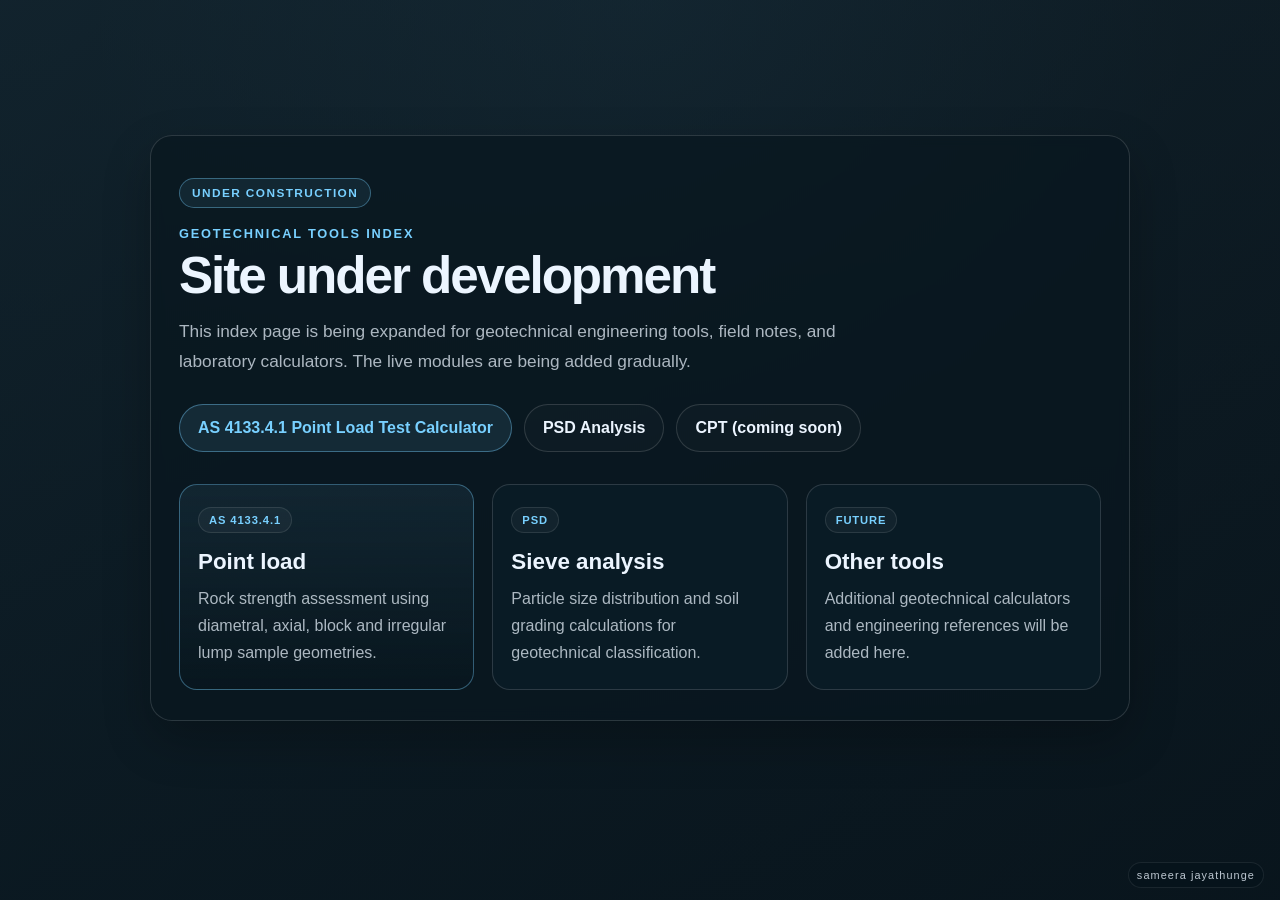
==== commit 48f04713: "Update landing page tool links Co-authored-by: Copilot <223556219+Copilot@users.noreply.github.com>" ====
--- a/index.html
+++ b/index.html
@@ -24,8 +24,8 @@
       </header>
 
       <nav class="tool-nav" aria-label="Geotechnical tools">
-        <a class="tool-link active" href="/point-load-test-calculator/">Point Load Test Calculator</a>
-        <a class="tool-link" href="/PSD/">PSD Analysis</a>
+        <a class="tool-link active" href="https://sameeraphy.github.io/as1726_geotech/point-load-test-calculator/">AS 4133.4.1 Point Load Test Calculator</a>
+        <a class="tool-link" href="https://sameeraphy.github.io/as1726_geotech/PSD/">PSD Analysis</a>
         <a class="tool-link" href="#">CPT (coming soon)</a>
       </nav>
 
